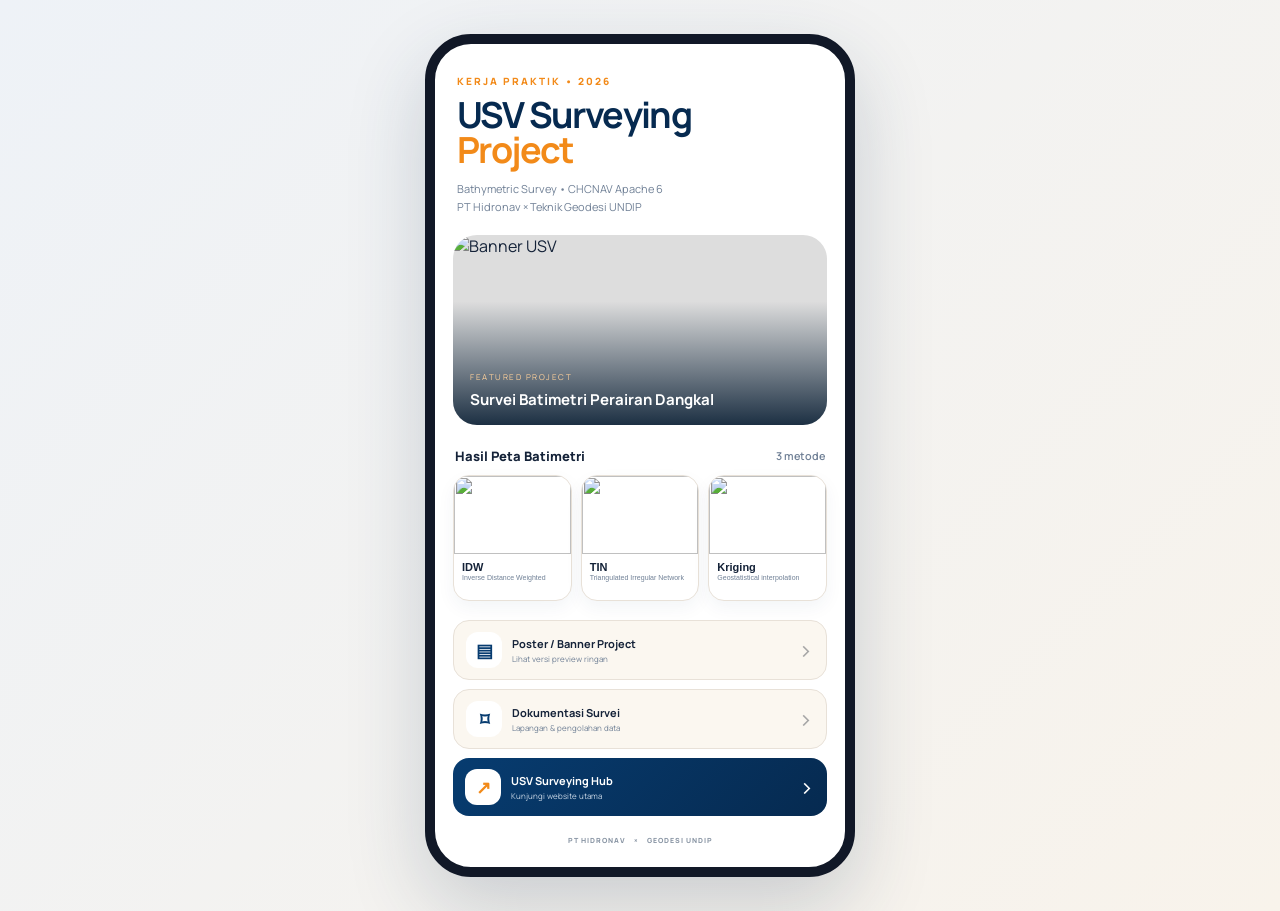
==== index.html @ 9c750051 "Add files via upload" ====
<!doctype html>
<html lang="id">
<head>
<meta charset="utf-8">
<meta name="viewport" content="width=device-width,initial-scale=1">
<title>USV Surveying Project</title>
<link rel="preconnect" href="https://fonts.googleapis.com">
<link rel="preconnect" href="https://fonts.gstatic.com" crossorigin>
<link href="https://fonts.googleapis.com/css2?family=Manrope:wght@400;600;700;800&display=swap" rel="stylesheet">
<link rel="stylesheet" href="style.css">
</head>
<body>
<div class="page">
  <main class="phone">
    <section class="hero">
      <div class="eyebrow">KERJA PRAKTIK • 2026</div>
      <h1>USV Surveying<br><span>Project</span></h1>
      <p>Bathymetric Survey • CHCNAV Apache 6<br>PT Hidronav × Teknik Geodesi UNDIP</p>
    </section>

    <section class="featured" onclick="openImage('assets/banner.webp','Poster / Banner Project')">
      <img src="assets/banner.webp" alt="Banner USV">
      <div class="shade"></div>
      <div class="featured-copy">
        <small>FEATURED PROJECT</small>
        <strong>Survei Batimetri Perairan Dangkal</strong>
      </div>
    </section>

    <section>
      <div class="section-head"><span>Hasil Peta Batimetri</span><small>3 metode</small></div>
      <div class="map-grid">
        <button class="map-card" onclick="openImage('assets/idw.webp','Peta Batimetri IDW')"><img src="assets/idw.webp"><b>IDW</b><span>Inverse Distance Weighted</span></button>
        <button class="map-card" onclick="openImage('assets/tin.webp','Peta Batimetri TIN')"><img src="assets/tin.webp"><b>TIN</b><span>Triangulated Irregular Network</span></button>
        <button class="map-card" onclick="openImage('assets/kriging.webp','Peta Batimetri Kriging')"><img src="assets/kriging.webp"><b>Kriging</b><span>Geostatistical interpolation</span></button>
      </div>
    </section>

    <section class="links">
      <button class="link-card" onclick="openImage('assets/banner.webp','Poster / Banner Project')">
        <div class="ico">▤</div><div><b>Poster / Banner Project</b><span>Lihat versi preview ringan</span></div><i>›</i>
      </button>
      <button class="link-card" onclick="openGallery()">
        <div class="ico">⌑</div><div><b>Dokumentasi Survei</b><span>Lapangan & pengolahan data</span></div><i>›</i>
      </button>
      <a class="link-card primary" href="https://arinisetiya879-lang.github.io/usv-surveying-hub/" target="_blank">
        <div class="ico">↗</div><div><b>USV Surveying Hub</b><span>Kunjungi website utama</span></div><i>›</i>
      </a>
    </section>

    <footer><span>PT HIDRONAV</span><span>×</span><span>GEODESI UNDIP</span></footer>
  </main>
</div>

<div id="imageModal" class="modal" onclick="closeImage(event)">
  <div class="image-box">
    <div class="modal-head"><h2 id="imageTitle"></h2><button onclick="closeImage()">×</button></div>
    <img id="largeImage" src="" alt="">
  </div>
</div>

<div id="gallery" class="modal" onclick="closeGallery(event)">
  <div class="modal-box">
    <div class="modal-head"><div><small>DOKUMENTASI</small><h2>Kegiatan Survei</h2></div><button onclick="closeGallery()">×</button></div>
    <div class="gallery-grid">
      <img src="assets/doc_1.webp" alt="Dokumentasi 1">
<img src="assets/doc_10.webp" alt="Dokumentasi 2">
<img src="assets/doc_11.webp" alt="Dokumentasi 3">
<img src="assets/doc_12.webp" alt="Dokumentasi 4">
<img src="assets/doc_2.webp" alt="Dokumentasi 5">
<img src="assets/doc_3.webp" alt="Dokumentasi 6">
<img src="assets/doc_4.webp" alt="Dokumentasi 7">
<img src="assets/doc_5.webp" alt="Dokumentasi 8">
<img src="assets/doc_6.webp" alt="Dokumentasi 9">
<img src="assets/doc_7.webp" alt="Dokumentasi 10">
<img src="assets/doc_8.webp" alt="Dokumentasi 11">
<img src="assets/doc_9.webp" alt="Dokumentasi 12">
    </div>
  </div>
</div>
<script src="script.js"></script>
</body>
</html>
---- style.css ----
:root{--navy:#073c70;--navy2:#062a50;--orange:#f28a19;--cream:#fbf7f0;--ink:#142238;--muted:#708096;--line:#e8e1d8}
*{box-sizing:border-box}body{margin:0;font-family:Manrope,Arial,sans-serif;background:linear-gradient(135deg,#eef2f7,#f8f3eb);color:var(--ink)}
.page{min-height:100vh;display:grid;place-items:center;padding:34px 14px}.phone{width:min(100%,430px);background:#fff;border:10px solid #111827;border-radius:46px;padding:18px 18px 22px;box-shadow:0 30px 80px #1d355733;overflow:hidden}
.hero{padding:12px 4px 16px}.eyebrow{font-size:10px;letter-spacing:2px;color:var(--orange);font-weight:800}h1{font-size:36px;line-height:.98;margin:9px 0 12px;letter-spacing:-1.6px;color:var(--navy2)}h1 span{color:var(--orange)}.hero p{font-size:11px;line-height:1.65;color:var(--muted);margin:0}
.featured{height:190px;border-radius:24px;overflow:hidden;position:relative;margin:3px 0 22px;background:#ddd;cursor:pointer}.featured img{width:100%;height:100%;object-fit:cover}.shade{position:absolute;inset:0;background:linear-gradient(transparent 35%,rgba(2,24,46,.88))}.featured-copy{position:absolute;left:17px;right:17px;bottom:15px;color:#fff}.featured-copy small{font-size:8px;letter-spacing:1.5px;color:#ffd19b}.featured-copy strong{display:block;font-size:15px;margin-top:4px}
.section-head{display:flex;align-items:center;justify-content:space-between;margin:0 2px 10px;font-size:13px;font-weight:800}.section-head small{color:var(--muted);font-weight:600}
.map-grid{display:grid;grid-template-columns:repeat(3,1fr);gap:9px}.map-card{padding:0;border:1px solid var(--line);border-radius:16px;overflow:hidden;background:#fff;box-shadow:0 7px 18px #17375d0d;color:var(--ink);text-align:left;cursor:pointer}.map-card img{display:block;width:100%;height:78px;object-fit:cover}.map-card b,.map-card span{display:block;padding:0 8px}.map-card b{font-size:11px;margin-top:7px}.map-card span{font-size:7px;line-height:1.3;color:var(--muted);padding-bottom:9px;min-height:27px}
.links{display:grid;gap:9px;margin-top:19px}.link-card{width:100%;border:1px solid var(--line);background:var(--cream);border-radius:16px;padding:11px 12px;display:grid;grid-template-columns:36px 1fr 16px;align-items:center;gap:10px;text-decoration:none;color:var(--ink);font:inherit;text-align:left;cursor:pointer}.link-card .ico{width:36px;height:36px;border-radius:12px;background:#fff;display:grid;place-items:center;color:var(--navy);font-size:18px;font-weight:800}.link-card b{display:block;font-size:11px}.link-card span{display:block;font-size:8px;color:var(--muted);margin-top:2px}.link-card i{font-size:24px;font-style:normal;color:#a6a6a6}.link-card.primary{background:linear-gradient(135deg,var(--navy),var(--navy2));color:#fff;border:0}.link-card.primary .ico{color:var(--orange)}.link-card.primary span{color:#c8d6e5}.link-card.primary i{color:#fff}
footer{display:flex;justify-content:center;gap:8px;margin-top:20px;font-size:7px;letter-spacing:1px;font-weight:800;color:#8995a4}
.modal{display:none;position:fixed;inset:0;background:#06172be6;z-index:20;padding:20px;overflow:auto}.modal.show{display:block}.modal-box,.image-box{max-width:850px;margin:25px auto;background:#fff;border-radius:26px;padding:20px}.modal-head{display:flex;justify-content:space-between;align-items:center}.modal-head small{font-size:9px;color:var(--orange);font-weight:800;letter-spacing:2px}.modal-head h2{margin:3px 0 14px;color:var(--navy2);font-size:20px}.modal-head button{border:0;background:#eef2f6;width:38px;height:38px;border-radius:50%;font-size:24px;cursor:pointer}.gallery-grid{columns:3 180px;column-gap:10px}.gallery-grid img{width:100%;margin:0 0 10px;border-radius:13px;display:block}.image-box>img{display:block;width:100%;height:auto;border-radius:16px}
@media(max-width:480px){.page{padding:0}.phone{border:0;border-radius:0;width:100%;min-height:100vh}.featured{height:180px}.modal{padding:8px}.modal-box,.image-box{margin:8px auto;padding:12px}}
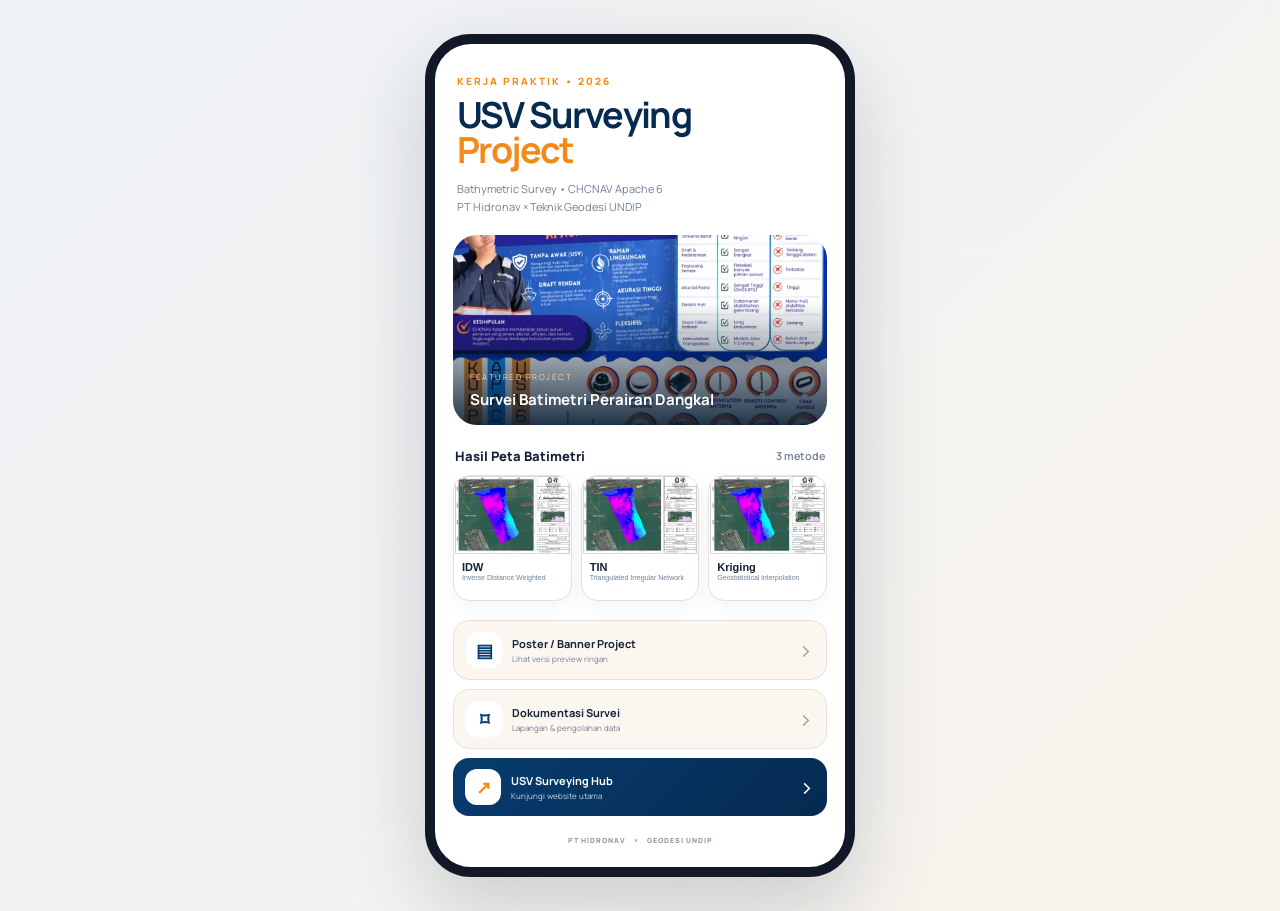
==== commit 5a226ba4: "Rename index_fixed.html to index.html" ====
--- a/index.html
+++ b/index.html
@@ -18,8 +18,8 @@
       <p>Bathymetric Survey • CHCNAV Apache 6<br>PT Hidronav × Teknik Geodesi UNDIP</p>
     </section>
 
-    <section class="featured" onclick="openImage('assets/banner.webp','Poster / Banner Project')">
-      <img src="assets/banner.webp" alt="Banner USV">
+    <section class="featured" onclick="openImage('banner.webp','Poster / Banner Project')">
+      <img src="banner.webp" alt="Banner USV">
       <div class="shade"></div>
       <div class="featured-copy">
         <small>FEATURED PROJECT</small>
@@ -30,14 +30,14 @@
     <section>
       <div class="section-head"><span>Hasil Peta Batimetri</span><small>3 metode</small></div>
       <div class="map-grid">
-        <button class="map-card" onclick="openImage('assets/idw.webp','Peta Batimetri IDW')"><img src="assets/idw.webp"><b>IDW</b><span>Inverse Distance Weighted</span></button>
-        <button class="map-card" onclick="openImage('assets/tin.webp','Peta Batimetri TIN')"><img src="assets/tin.webp"><b>TIN</b><span>Triangulated Irregular Network</span></button>
-        <button class="map-card" onclick="openImage('assets/kriging.webp','Peta Batimetri Kriging')"><img src="assets/kriging.webp"><b>Kriging</b><span>Geostatistical interpolation</span></button>
+        <button class="map-card" onclick="openImage('idw.webp','Peta Batimetri IDW')"><img src="idw.webp"><b>IDW</b><span>Inverse Distance Weighted</span></button>
+        <button class="map-card" onclick="openImage('tin.webp','Peta Batimetri TIN')"><img src="tin.webp"><b>TIN</b><span>Triangulated Irregular Network</span></button>
+        <button class="map-card" onclick="openImage('kriging.webp','Peta Batimetri Kriging')"><img src="kriging.webp"><b>Kriging</b><span>Geostatistical interpolation</span></button>
       </div>
     </section>
 
     <section class="links">
-      <button class="link-card" onclick="openImage('assets/banner.webp','Poster / Banner Project')">
+      <button class="link-card" onclick="openImage('banner.webp','Poster / Banner Project')">
         <div class="ico">▤</div><div><b>Poster / Banner Project</b><span>Lihat versi preview ringan</span></div><i>›</i>
       </button>
       <button class="link-card" onclick="openGallery()">
@@ -63,18 +63,18 @@
   <div class="modal-box">
     <div class="modal-head"><div><small>DOKUMENTASI</small><h2>Kegiatan Survei</h2></div><button onclick="closeGallery()">×</button></div>
     <div class="gallery-grid">
-      <img src="assets/doc_1.webp" alt="Dokumentasi 1">
-<img src="assets/doc_10.webp" alt="Dokumentasi 2">
-<img src="assets/doc_11.webp" alt="Dokumentasi 3">
-<img src="assets/doc_12.webp" alt="Dokumentasi 4">
-<img src="assets/doc_2.webp" alt="Dokumentasi 5">
-<img src="assets/doc_3.webp" alt="Dokumentasi 6">
-<img src="assets/doc_4.webp" alt="Dokumentasi 7">
-<img src="assets/doc_5.webp" alt="Dokumentasi 8">
-<img src="assets/doc_6.webp" alt="Dokumentasi 9">
-<img src="assets/doc_7.webp" alt="Dokumentasi 10">
-<img src="assets/doc_8.webp" alt="Dokumentasi 11">
-<img src="assets/doc_9.webp" alt="Dokumentasi 12">
+      <img src="doc_1.webp" alt="Dokumentasi 1">
+<img src="doc_10.webp" alt="Dokumentasi 2">
+<img src="doc_11.webp" alt="Dokumentasi 3">
+<img src="doc_12.webp" alt="Dokumentasi 4">
+<img src="doc_2.webp" alt="Dokumentasi 5">
+<img src="doc_3.webp" alt="Dokumentasi 6">
+<img src="doc_4.webp" alt="Dokumentasi 7">
+<img src="doc_5.webp" alt="Dokumentasi 8">
+<img src="doc_6.webp" alt="Dokumentasi 9">
+<img src="doc_7.webp" alt="Dokumentasi 10">
+<img src="doc_8.webp" alt="Dokumentasi 11">
+<img src="doc_9.webp" alt="Dokumentasi 12">
     </div>
   </div>
 </div>
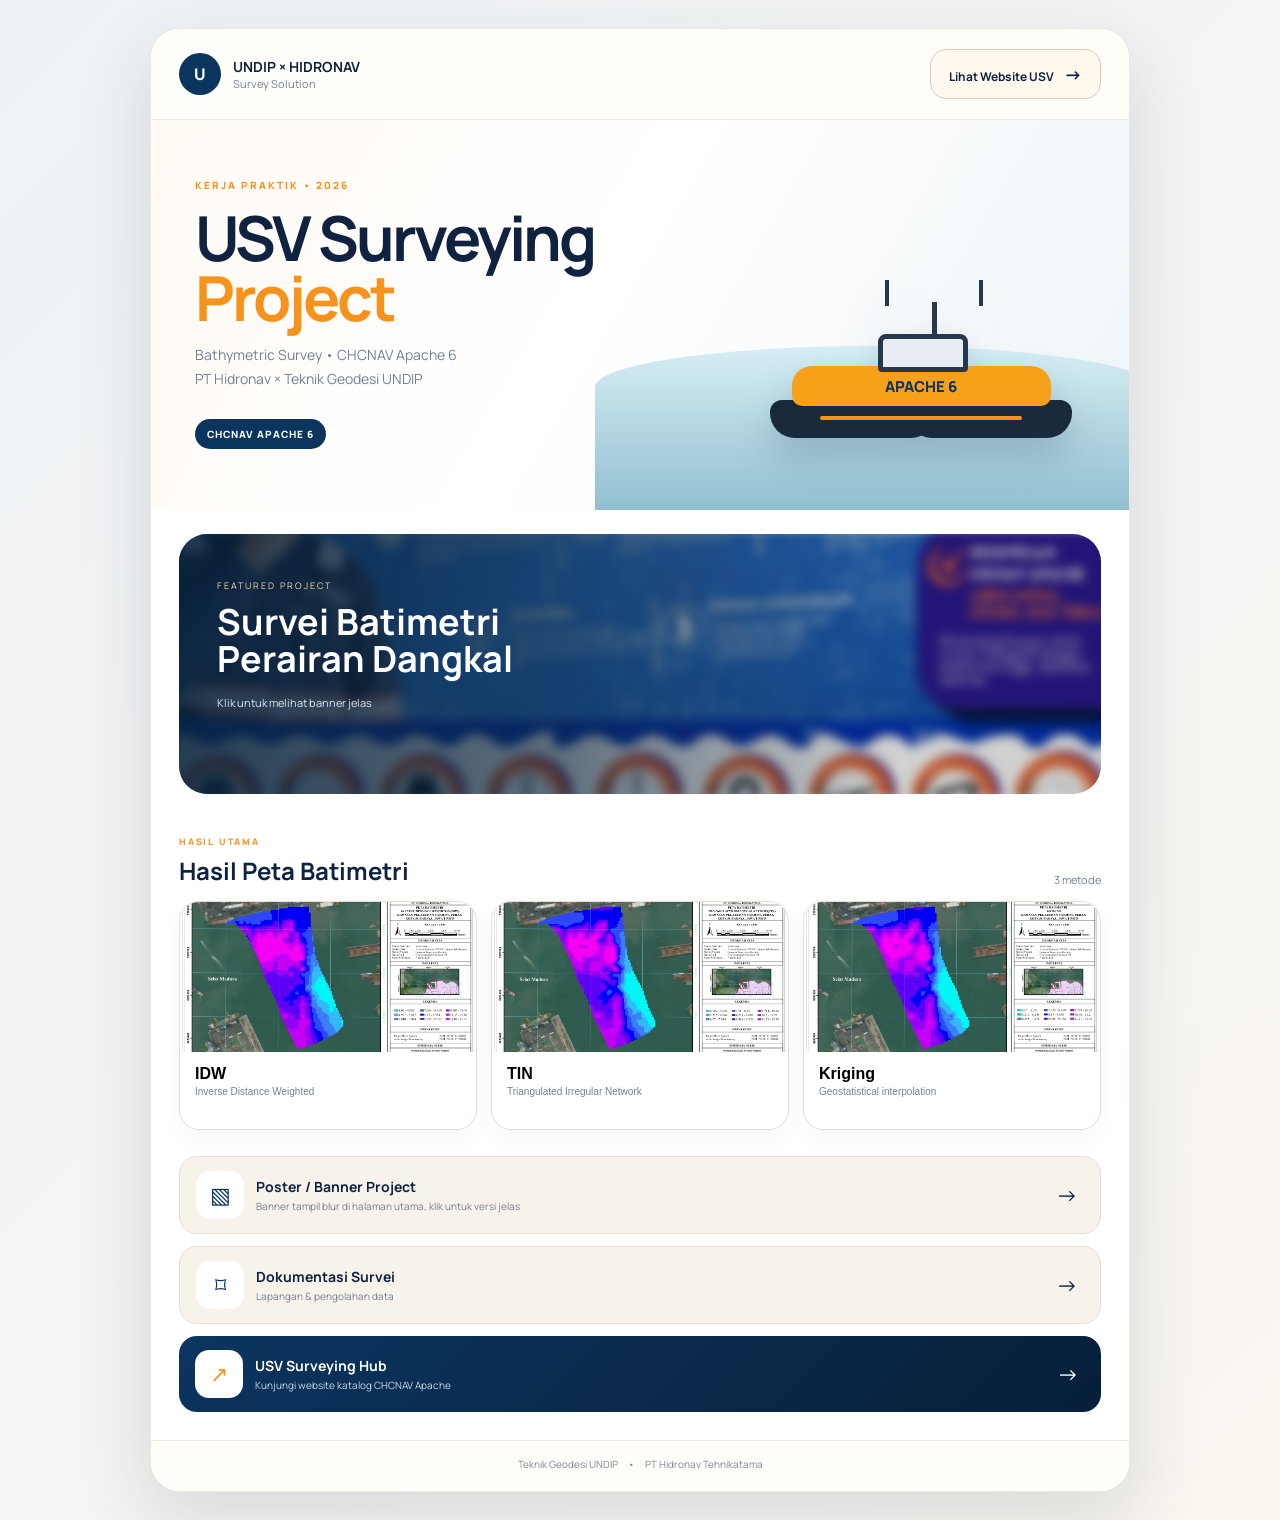
==== commit 40c8d8b6: "Add files via upload" ====
--- a/index.html
+++ b/index.html
@@ -3,52 +3,87 @@
 <head>
 <meta charset="utf-8">
 <meta name="viewport" content="width=device-width,initial-scale=1">
-<title>USV Surveying Project</title>
+<title>USV Surveying Project • Apache 6</title>
 <link rel="preconnect" href="https://fonts.googleapis.com">
 <link rel="preconnect" href="https://fonts.gstatic.com" crossorigin>
 <link href="https://fonts.googleapis.com/css2?family=Manrope:wght@400;600;700;800&display=swap" rel="stylesheet">
 <link rel="stylesheet" href="style.css">
 </head>
 <body>
-<div class="page">
-  <main class="phone">
+<div class="page-shell">
+  <main class="app">
+    <header class="topbar">
+      <div class="brand">
+        <div class="mark">U</div>
+        <div><b>UNDIP × HIDRONAV</b><span>Survey Solution</span></div>
+      </div>
+      <a class="site-btn" href="https://arinisetiya879-lang.github.io/usv-surveying-hub/" target="_blank">Lihat Website USV <span>→</span></a>
+    </header>
+
     <section class="hero">
-      <div class="eyebrow">KERJA PRAKTIK • 2026</div>
-      <h1>USV Surveying<br><span>Project</span></h1>
-      <p>Bathymetric Survey • CHCNAV Apache 6<br>PT Hidronav × Teknik Geodesi UNDIP</p>
-    </section>
-
-    <section class="featured" onclick="openImage('banner.webp','Poster / Banner Project')">
-      <img src="banner.webp" alt="Banner USV">
-      <div class="shade"></div>
-      <div class="featured-copy">
-        <small>FEATURED PROJECT</small>
-        <strong>Survei Batimetri Perairan Dangkal</strong>
+      <div class="hero-copy">
+        <span class="kicker">KERJA PRAKTIK • 2026</span>
+        <h1>USV Surveying<br><em>Project</em></h1>
+        <p>Bathymetric Survey • CHCNAV Apache 6<br>PT Hidronav × Teknik Geodesi UNDIP</p>
+        <div class="badge">CHCNAV APACHE 6</div>
+      </div>
+      <div class="boat-wrap" aria-label="Ilustrasi CHCNAV Apache 6">
+        <div class="water"></div>
+        <div class="boat">
+          <div class="hull hull1"></div>
+          <div class="hull hull2"></div>
+          <div class="deck"></div>
+          <div class="cabin"></div>
+          <div class="mast"></div>
+          <div class="antenna a1"></div><div class="antenna a2"></div>
+          <div class="orange-line"></div>
+          <div class="boat-label">APACHE 6</div>
+        </div>
       </div>
     </section>
 
-    <section>
-      <div class="section-head"><span>Hasil Peta Batimetri</span><small>3 metode</small></div>
-      <div class="map-grid">
-        <button class="map-card" onclick="openImage('idw.webp','Peta Batimetri IDW')"><img src="idw.webp"><b>IDW</b><span>Inverse Distance Weighted</span></button>
-        <button class="map-card" onclick="openImage('tin.webp','Peta Batimetri TIN')"><img src="tin.webp"><b>TIN</b><span>Triangulated Irregular Network</span></button>
-        <button class="map-card" onclick="openImage('kriging.webp','Peta Batimetri Kriging')"><img src="kriging.webp"><b>Kriging</b><span>Geostatistical interpolation</span></button>
+    <section class="featured-card" onclick="openImage('banner.jpg','Poster / Banner Project')">
+      <img src="banner.jpg" alt="Banner USV" class="blurred-banner">
+      <div class="featured-overlay">
+        <small>FEATURED PROJECT</small>
+        <h2>Survei Batimetri<br>Perairan Dangkal</h2>
+        <span>Klik untuk melihat banner jelas</span>
       </div>
     </section>
 
-    <section class="links">
-      <button class="link-card" onclick="openImage('banner.webp','Poster / Banner Project')">
-        <div class="ico">▤</div><div><b>Poster / Banner Project</b><span>Lihat versi preview ringan</span></div><i>›</i>
+    <section class="maps">
+      <div class="section-title">
+        <div><small>HASIL UTAMA</small><h3>Hasil Peta Batimetri</h3></div>
+        <span>3 metode</span>
+      </div>
+      <div class="map-grid">
+        <button class="map-card" onclick="openImage('idw.webp','Peta Batimetri IDW')">
+          <img src="idw.webp"><div><b>IDW</b><span>Inverse Distance Weighted</span></div>
+        </button>
+        <button class="map-card" onclick="openImage('tin.webp','Peta Batimetri TIN')">
+          <img src="tin.webp"><div><b>TIN</b><span>Triangulated Irregular Network</span></div>
+        </button>
+        <button class="map-card" onclick="openImage('kriging.webp','Peta Batimetri Kriging')">
+          <img src="kriging.webp"><div><b>Kriging</b><span>Geostatistical interpolation</span></div>
+        </button>
+      </div>
+    </section>
+
+    <section class="quick-links">
+      <button class="link-card" onclick="openImage('banner.jpg','Poster / Banner Project')">
+        <div class="icon">▧</div><div><b>Poster / Banner Project</b><span>Banner tampil blur di halaman utama, klik untuk versi jelas</span></div><i>→</i>
       </button>
       <button class="link-card" onclick="openGallery()">
-        <div class="ico">⌑</div><div><b>Dokumentasi Survei</b><span>Lapangan & pengolahan data</span></div><i>›</i>
+        <div class="icon">⌑</div><div><b>Dokumentasi Survei</b><span>Lapangan & pengolahan data</span></div><i>→</i>
       </button>
-      <a class="link-card primary" href="https://arinisetiya879-lang.github.io/usv-surveying-hub/" target="_blank">
-        <div class="ico">↗</div><div><b>USV Surveying Hub</b><span>Kunjungi website utama</span></div><i>›</i>
+      <a class="link-card dark" href="https://arinisetiya879-lang.github.io/usv-surveying-hub/" target="_blank">
+        <div class="icon">↗</div><div><b>USV Surveying Hub</b><span>Kunjungi website katalog CHCNAV Apache</span></div><i>→</i>
       </a>
     </section>
 
-    <footer><span>PT HIDRONAV</span><span>×</span><span>GEODESI UNDIP</span></footer>
+    <footer>
+      <span>Teknik Geodesi UNDIP</span><span>•</span><span>PT Hidronav Tehnikatama</span>
+    </footer>
   </main>
 </div>
 
@@ -78,6 +113,7 @@
     </div>
   </div>
 </div>
+
 <script src="script.js"></script>
 </body>
 </html>
--- a/style.css
+++ b/style.css
@@ -1,12 +1,25 @@
 
-:root{--navy:#073c70;--navy2:#062a50;--orange:#f28a19;--cream:#fbf7f0;--ink:#142238;--muted:#708096;--line:#e8e1d8}
-*{box-sizing:border-box}body{margin:0;font-family:Manrope,Arial,sans-serif;background:linear-gradient(135deg,#eef2f7,#f8f3eb);color:var(--ink)}
-.page{min-height:100vh;display:grid;place-items:center;padding:34px 14px}.phone{width:min(100%,430px);background:#fff;border:10px solid #111827;border-radius:46px;padding:18px 18px 22px;box-shadow:0 30px 80px #1d355733;overflow:hidden}
-.hero{padding:12px 4px 16px}.eyebrow{font-size:10px;letter-spacing:2px;color:var(--orange);font-weight:800}h1{font-size:36px;line-height:.98;margin:9px 0 12px;letter-spacing:-1.6px;color:var(--navy2)}h1 span{color:var(--orange)}.hero p{font-size:11px;line-height:1.65;color:var(--muted);margin:0}
-.featured{height:190px;border-radius:24px;overflow:hidden;position:relative;margin:3px 0 22px;background:#ddd;cursor:pointer}.featured img{width:100%;height:100%;object-fit:cover}.shade{position:absolute;inset:0;background:linear-gradient(transparent 35%,rgba(2,24,46,.88))}.featured-copy{position:absolute;left:17px;right:17px;bottom:15px;color:#fff}.featured-copy small{font-size:8px;letter-spacing:1.5px;color:#ffd19b}.featured-copy strong{display:block;font-size:15px;margin-top:4px}
-.section-head{display:flex;align-items:center;justify-content:space-between;margin:0 2px 10px;font-size:13px;font-weight:800}.section-head small{color:var(--muted);font-weight:600}
-.map-grid{display:grid;grid-template-columns:repeat(3,1fr);gap:9px}.map-card{padding:0;border:1px solid var(--line);border-radius:16px;overflow:hidden;background:#fff;box-shadow:0 7px 18px #17375d0d;color:var(--ink);text-align:left;cursor:pointer}.map-card img{display:block;width:100%;height:78px;object-fit:cover}.map-card b,.map-card span{display:block;padding:0 8px}.map-card b{font-size:11px;margin-top:7px}.map-card span{font-size:7px;line-height:1.3;color:var(--muted);padding-bottom:9px;min-height:27px}
-.links{display:grid;gap:9px;margin-top:19px}.link-card{width:100%;border:1px solid var(--line);background:var(--cream);border-radius:16px;padding:11px 12px;display:grid;grid-template-columns:36px 1fr 16px;align-items:center;gap:10px;text-decoration:none;color:var(--ink);font:inherit;text-align:left;cursor:pointer}.link-card .ico{width:36px;height:36px;border-radius:12px;background:#fff;display:grid;place-items:center;color:var(--navy);font-size:18px;font-weight:800}.link-card b{display:block;font-size:11px}.link-card span{display:block;font-size:8px;color:var(--muted);margin-top:2px}.link-card i{font-size:24px;font-style:normal;color:#a6a6a6}.link-card.primary{background:linear-gradient(135deg,var(--navy),var(--navy2));color:#fff;border:0}.link-card.primary .ico{color:var(--orange)}.link-card.primary span{color:#c8d6e5}.link-card.primary i{color:#fff}
-footer{display:flex;justify-content:center;gap:8px;margin-top:20px;font-size:7px;letter-spacing:1px;font-weight:800;color:#8995a4}
-.modal{display:none;position:fixed;inset:0;background:#06172be6;z-index:20;padding:20px;overflow:auto}.modal.show{display:block}.modal-box,.image-box{max-width:850px;margin:25px auto;background:#fff;border-radius:26px;padding:20px}.modal-head{display:flex;justify-content:space-between;align-items:center}.modal-head small{font-size:9px;color:var(--orange);font-weight:800;letter-spacing:2px}.modal-head h2{margin:3px 0 14px;color:var(--navy2);font-size:20px}.modal-head button{border:0;background:#eef2f6;width:38px;height:38px;border-radius:50%;font-size:24px;cursor:pointer}.gallery-grid{columns:3 180px;column-gap:10px}.gallery-grid img{width:100%;margin:0 0 10px;border-radius:13px;display:block}.image-box>img{display:block;width:100%;height:auto;border-radius:16px}
-@media(max-width:480px){.page{padding:0}.phone{border:0;border-radius:0;width:100%;min-height:100vh}.featured{height:180px}.modal{padding:8px}.modal-box,.image-box{margin:8px auto;padding:12px}}
+:root{
+  --ink:#0f2340; --navy:#0a355f; --orange:#f7931d; --cream:#f7f2ea; --line:#e7ded2; --muted:#738195;
+}
+*{box-sizing:border-box} body{margin:0;font-family:Manrope,Arial,sans-serif;background:linear-gradient(135deg,#eef2f6,#f9f5ef);color:var(--ink)}
+.page-shell{min-height:100vh;display:grid;place-items:center;padding:28px 14px}
+.app{width:min(100%,980px);background:#fff;border-radius:30px;overflow:hidden;box-shadow:0 25px 70px #263b5226;border:1px solid #ece7df}
+.topbar{display:flex;justify-content:space-between;align-items:center;padding:20px 28px;border-bottom:1px solid #eee7de;background:#fffdf9}
+.brand{display:flex;gap:12px;align-items:center}.mark{width:42px;height:42px;border-radius:50%;display:grid;place-items:center;background:var(--navy);color:#fff;font-weight:800}
+.brand b,.brand span{display:block}.brand b{font-size:14px}.brand span{font-size:11px;color:var(--muted)}
+.site-btn{padding:12px 18px;border:1px solid #dbcbb8;border-radius:16px;text-decoration:none;color:var(--ink);font-weight:700;font-size:12px;background:#fff8ef}.site-btn span{font-size:18px;margin-left:8px}
+.hero{display:grid;grid-template-columns:1.05fr .95fr;min-height:390px;background:linear-gradient(120deg,#fffaf4 0%,#fff 46%,#eef4f8 100%);position:relative;overflow:hidden}
+.hero-copy{padding:52px 30px 42px 44px;z-index:2}.kicker{font-size:10px;letter-spacing:2px;color:var(--orange);font-weight:800}.hero h1{font-size:62px;line-height:.96;margin:14px 0 16px;letter-spacing:-3px}.hero h1 em{font-style:normal;color:var(--orange)}.hero p{color:var(--muted);line-height:1.7;font-size:14px}.badge{display:inline-block;margin-top:14px;padding:8px 12px;border-radius:999px;background:#0b355f;color:#fff;font-size:10px;font-weight:800;letter-spacing:1px}
+.boat-wrap{position:relative;min-height:360px}.water{position:absolute;left:-15%;right:-5%;bottom:0;height:42%;background:linear-gradient(#d7eef4,#91bfd0);border-radius:50% 50% 0 0/25% 25% 0 0}
+.boat{position:absolute;right:6%;bottom:16%;width:360px;height:155px;filter:drop-shadow(0 18px 18px #12334a33)}
+.hull{position:absolute;bottom:10px;width:46%;height:38px;background:#192a3d;border-radius:12px 12px 25px 25px}.hull1{left:8%}.hull2{right:8%}.deck{position:absolute;left:14%;right:14%;bottom:42px;height:40px;background:#f7a11b;border-radius:20px 20px 10px 10px}.cabin{position:absolute;left:38%;bottom:76px;width:90px;height:38px;background:#e7edf2;border:5px solid #26384d;border-radius:8px 8px 4px 4px}.mast{position:absolute;left:53%;bottom:110px;width:5px;height:36px;background:#26384d}.antenna{position:absolute;bottom:142px;width:4px;height:26px;background:#26384d}.a1{left:40%}.a2{left:66%}.orange-line{position:absolute;left:22%;right:22%;bottom:28px;height:4px;background:#f7931d;border-radius:999px}.boat-label{position:absolute;left:40%;bottom:51px;font-size:15px;font-weight:800;color:#0a355f}
+.featured-card{margin:24px 28px 8px;height:260px;border-radius:28px;overflow:hidden;position:relative;cursor:pointer;background:#dfe3e8}.featured-card img{width:100%;height:100%;object-fit:cover;transform:scale(1.04)}.blurred-banner{filter:blur(5px) brightness(.82)}.featured-card:hover .blurred-banner{filter:blur(3px) brightness(.9)}.featured-overlay{position:absolute;inset:0;background:linear-gradient(90deg,#08243edb 0%,#08243e8f 42%,transparent 78%);padding:38px;color:#fff}.featured-overlay small{font-size:9px;letter-spacing:2px;color:#ffd6a6}.featured-overlay h2{font-size:36px;line-height:1.04;margin:9px 0 12px}.featured-overlay span{font-size:11px;color:#dce6ef}
+.maps{padding:26px 28px 8px}.section-title{display:flex;justify-content:space-between;align-items:end;margin-bottom:14px}.section-title small{font-size:9px;letter-spacing:1.8px;color:var(--orange);font-weight:800}.section-title h3{font-size:24px;margin:4px 0 0}.section-title>span{font-size:11px;color:var(--muted)}
+.map-grid{display:grid;grid-template-columns:repeat(3,1fr);gap:14px}.map-card{padding:0;border:1px solid var(--line);background:#fff;border-radius:20px;overflow:hidden;text-align:left;cursor:pointer;box-shadow:0 8px 22px #17375d0a;transition:.2s}.map-card:hover{transform:translateY(-3px)}.map-card img{width:100%;height:150px;object-fit:cover;display:block}.map-card div{padding:13px 15px 15px}.map-card b,.map-card span{display:block}.map-card b{font-size:16px}.map-card span{font-size:10px;color:var(--muted);margin-top:3px;min-height:28px}
+.quick-links{padding:18px 28px 28px;display:grid;gap:12px}.link-card{display:grid;grid-template-columns:48px 1fr 28px;gap:12px;align-items:center;padding:14px 16px;border-radius:18px;border:1px solid var(--line);background:var(--cream);text-decoration:none;color:var(--ink);font:inherit;text-align:left;cursor:pointer}.link-card .icon{width:48px;height:48px;border-radius:14px;background:#fff;display:grid;place-items:center;font-size:22px;color:var(--navy)}.link-card b,.link-card span{display:block}.link-card b{font-size:14px}.link-card span{font-size:10px;color:var(--muted);margin-top:3px}.link-card i{font-style:normal;font-size:22px}.link-card.dark{background:linear-gradient(135deg,#0b355f,#071f39);color:#fff;border:0}.link-card.dark span{color:#cbd8e4}.link-card.dark .icon{color:var(--orange)}
+footer{padding:16px 28px 20px;border-top:1px solid #eee7de;display:flex;gap:10px;justify-content:center;font-size:10px;color:#7c8795;background:#fffdf9}
+.modal{display:none;position:fixed;inset:0;background:#071a2ddf;z-index:30;padding:20px;overflow:auto}.modal.show{display:block}.modal-box,.image-box{max-width:1000px;margin:25px auto;background:#fff;border-radius:24px;padding:18px}.modal-head{display:flex;justify-content:space-between;align-items:center}.modal-head h2{margin:0 0 12px;font-size:21px}.modal-head small{font-size:9px;color:var(--orange);font-weight:800;letter-spacing:2px}.modal-head button{border:0;background:#edf1f5;width:38px;height:38px;border-radius:50%;font-size:24px;cursor:pointer}.image-box>img{display:block;width:100%;height:auto;border-radius:14px}.gallery-grid{columns:3 220px;column-gap:12px}.gallery-grid img{width:100%;display:block;margin:0 0 12px;border-radius:14px}
+@media(max-width:760px){
+  .page-shell{padding:0}.app{border-radius:0;width:100%;border:0}.topbar{padding:15px 16px}.site-btn{font-size:10px;padding:10px 12px}.hero{grid-template-columns:1fr;min-height:520px}.hero-copy{padding:38px 24px 18px}.hero h1{font-size:48px}.boat-wrap{min-height:240px}.boat{width:300px;right:1%;bottom:11%}.featured-card{margin:16px;height:230px}.featured-overlay{padding:28px 22px}.featured-overlay h2{font-size:29px}.maps{padding:22px 16px 8px}.map-grid{grid-template-columns:1fr}.map-card{display:grid;grid-template-columns:42% 58%}.map-card img{height:120px}.quick-links{padding:16px}.brand span{display:none}
+}
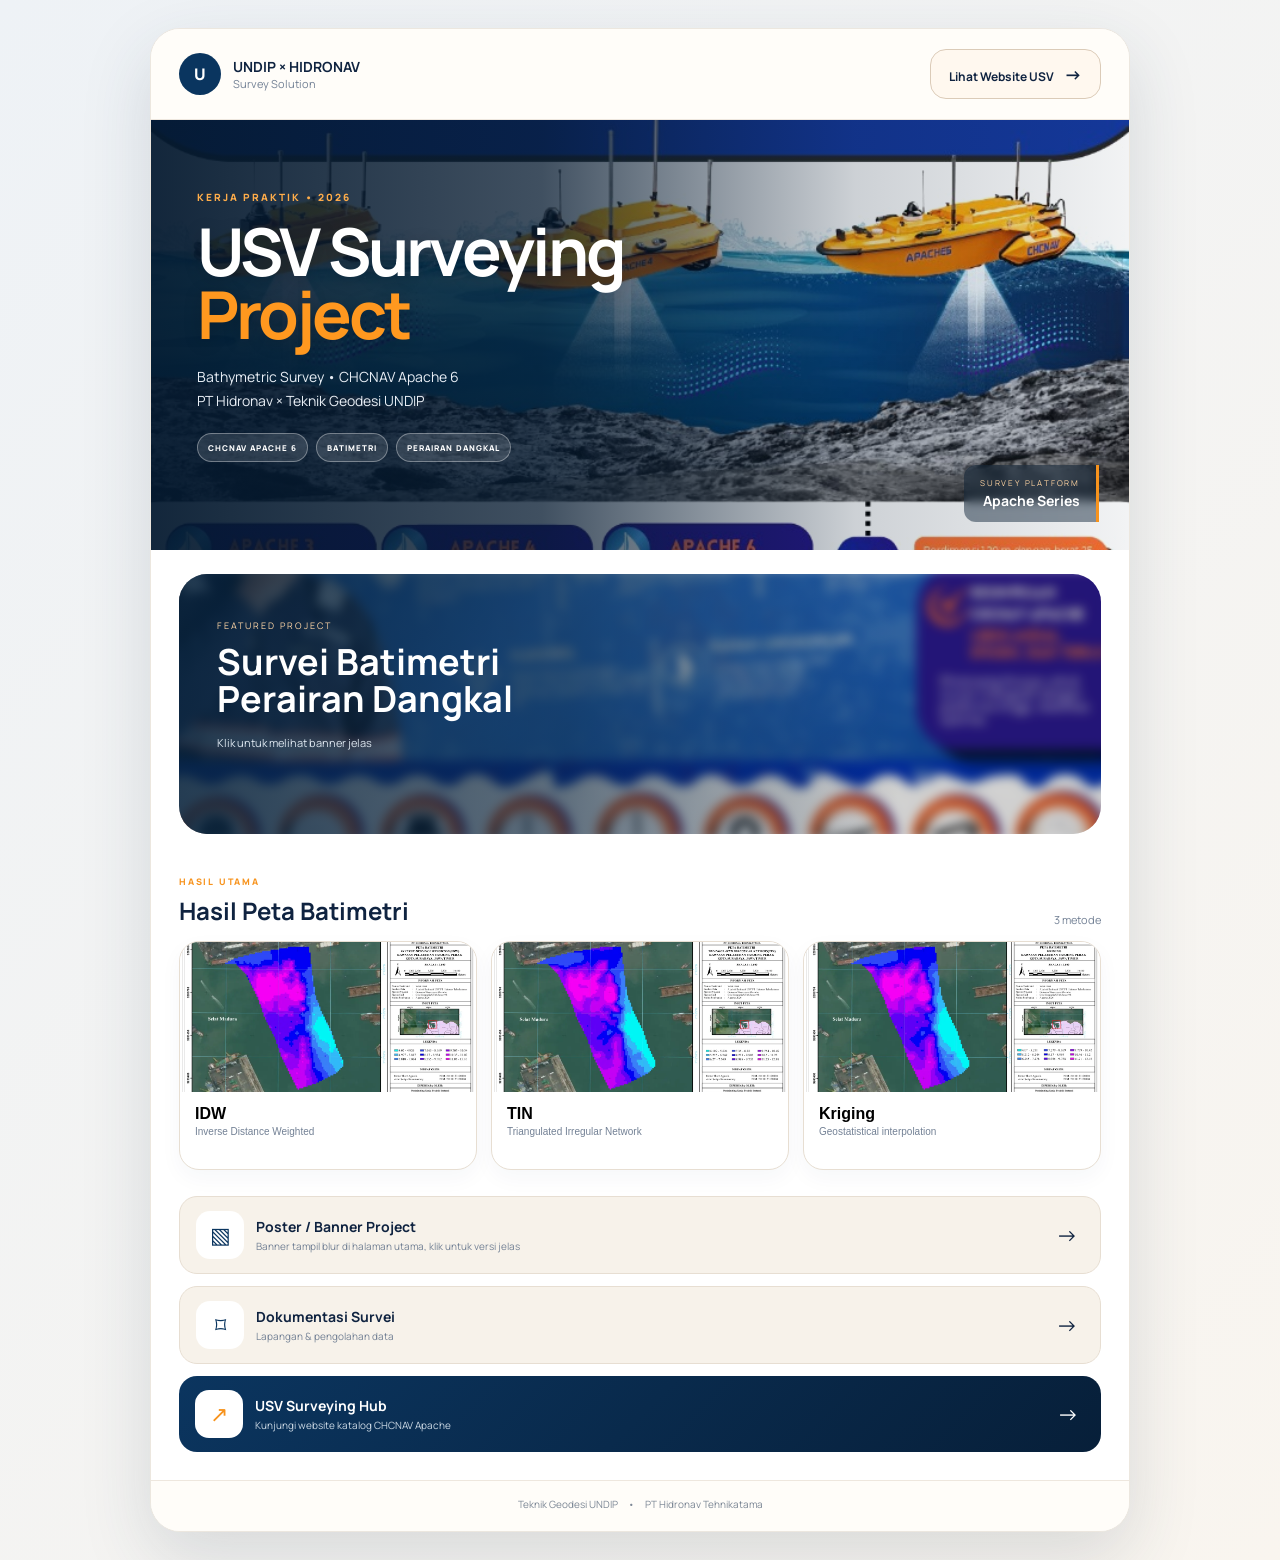
==== commit 9b69a2de: "Add files via upload" ====
--- a/index.html
+++ b/index.html
@@ -20,25 +20,22 @@
       <a class="site-btn" href="https://arinisetiya879-lang.github.io/usv-surveying-hub/" target="_blank">Lihat Website USV <span>→</span></a>
     </header>
 
-    <section class="hero">
-      <div class="hero-copy">
+    <section class="hero static-hero">
+      <img class="hero-photo" src="banner.jpg" alt="CHCNAV Apache USV">
+      <div class="hero-scrim"></div>
+      <div class="hero-copy static-copy">
         <span class="kicker">KERJA PRAKTIK • 2026</span>
         <h1>USV Surveying<br><em>Project</em></h1>
         <p>Bathymetric Survey • CHCNAV Apache 6<br>PT Hidronav × Teknik Geodesi UNDIP</p>
-        <div class="badge">CHCNAV APACHE 6</div>
+        <div class="hero-tags">
+          <span>CHCNAV APACHE 6</span>
+          <span>BATIMETRI</span>
+          <span>PERAIRAN DANGKAL</span>
+        </div>
       </div>
-      <div class="boat-wrap" aria-label="Ilustrasi CHCNAV Apache 6">
-        <div class="water"></div>
-        <div class="boat">
-          <div class="hull hull1"></div>
-          <div class="hull hull2"></div>
-          <div class="deck"></div>
-          <div class="cabin"></div>
-          <div class="mast"></div>
-          <div class="antenna a1"></div><div class="antenna a2"></div>
-          <div class="orange-line"></div>
-          <div class="boat-label">APACHE 6</div>
-        </div>
+      <div class="hero-caption">
+        <small>SURVEY PLATFORM</small>
+        <b>Apache Series</b>
       </div>
     </section>
 
--- a/style.css
+++ b/style.css
@@ -23,3 +23,27 @@
 @media(max-width:760px){
   .page-shell{padding:0}.app{border-radius:0;width:100%;border:0}.topbar{padding:15px 16px}.site-btn{font-size:10px;padding:10px 12px}.hero{grid-template-columns:1fr;min-height:520px}.hero-copy{padding:38px 24px 18px}.hero h1{font-size:48px}.boat-wrap{min-height:240px}.boat{width:300px;right:1%;bottom:11%}.featured-card{margin:16px;height:230px}.featured-overlay{padding:28px 22px}.featured-overlay h2{font-size:29px}.maps{padding:22px 16px 8px}.map-grid{grid-template-columns:1fr}.map-card{display:grid;grid-template-columns:42% 58%}.map-card img{height:120px}.quick-links{padding:16px}.brand span{display:none}
 }
+
+/* --- Static premium header v2 --- */
+.static-hero{position:relative;display:block;min-height:430px;overflow:hidden;background:#0a2744}
+.hero-photo{position:absolute;inset:0;width:100%;height:100%;object-fit:cover;object-position:center 8%;filter:saturate(.95) contrast(1.03)}
+.hero-scrim{position:absolute;inset:0;background:linear-gradient(90deg,rgba(4,25,47,.94) 0%,rgba(4,25,47,.76) 40%,rgba(4,25,47,.20) 72%,rgba(4,25,47,.05) 100%)}
+.static-copy{position:relative;z-index:2;padding:64px 46px 50px;max-width:590px;color:#fff}
+.static-copy .kicker{color:#ffad4a}
+.static-copy h1{color:#fff;font-size:66px;line-height:.95;margin:14px 0 20px;text-shadow:0 3px 18px rgba(0,0,0,.18)}
+.static-copy h1 em{color:#ff981f}
+.static-copy p{color:#e8eef5;font-size:14px}
+.hero-tags{display:flex;gap:8px;flex-wrap:wrap;margin-top:20px}
+.hero-tags span{font-size:8px;font-weight:800;letter-spacing:1px;padding:8px 10px;border:1px solid rgba(255,255,255,.35);border-radius:999px;background:rgba(255,255,255,.12);color:#fff}
+.hero-caption{position:absolute;right:30px;bottom:28px;z-index:2;text-align:right;color:#fff;padding:12px 16px;border-right:3px solid #f7931d;background:rgba(5,27,49,.46);backdrop-filter:blur(5px);border-radius:12px 0 0 12px}
+.hero-caption small,.hero-caption b{display:block}.hero-caption small{font-size:8px;letter-spacing:1.8px;color:#ffd4a1}.hero-caption b{font-size:14px;margin-top:3px}
+.map-card:hover{transform:none}
+.featured-card:hover .blurred-banner{filter:blur(5px) brightness(.82)}
+@media(max-width:760px){
+  .static-hero{min-height:500px}
+  .hero-photo{object-position:58% 5%}
+  .hero-scrim{background:linear-gradient(180deg,rgba(4,25,47,.84) 0%,rgba(4,25,47,.58) 55%,rgba(4,25,47,.30) 100%)}
+  .static-copy{padding:44px 24px 30px;max-width:100%}
+  .static-copy h1{font-size:49px}
+  .hero-caption{right:18px;bottom:18px}
+}
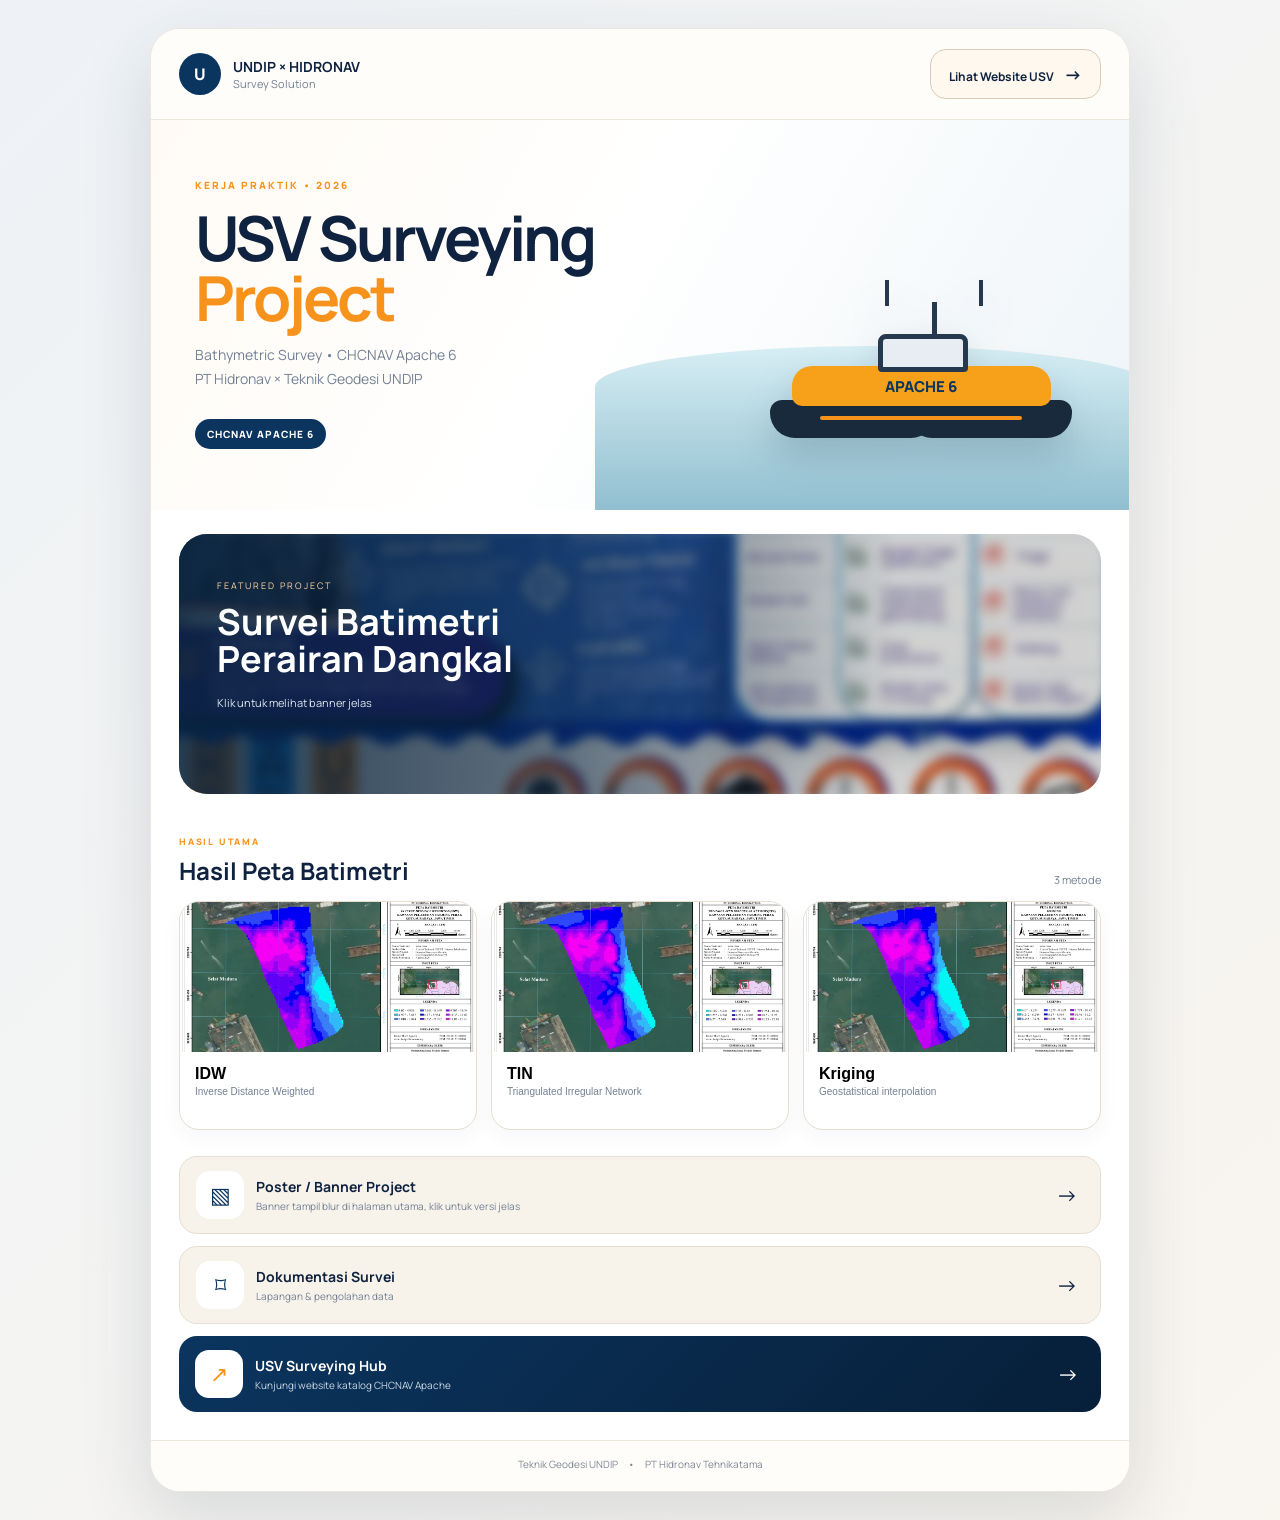
==== commit cd6f1bc5: "Add files via upload" ====
--- a/index.html
+++ b/index.html
@@ -20,27 +20,30 @@
       <a class="site-btn" href="https://arinisetiya879-lang.github.io/usv-surveying-hub/" target="_blank">Lihat Website USV <span>→</span></a>
     </header>
 
-    <section class="hero static-hero">
-      <img class="hero-photo" src="banner.jpg" alt="CHCNAV Apache USV">
-      <div class="hero-scrim"></div>
-      <div class="hero-copy static-copy">
+    <section class="hero">
+      <div class="hero-copy">
         <span class="kicker">KERJA PRAKTIK • 2026</span>
         <h1>USV Surveying<br><em>Project</em></h1>
         <p>Bathymetric Survey • CHCNAV Apache 6<br>PT Hidronav × Teknik Geodesi UNDIP</p>
-        <div class="hero-tags">
-          <span>CHCNAV APACHE 6</span>
-          <span>BATIMETRI</span>
-          <span>PERAIRAN DANGKAL</span>
+        <div class="badge">CHCNAV APACHE 6</div>
+      </div>
+      <div class="boat-wrap" aria-label="Ilustrasi CHCNAV Apache 6">
+        <div class="water"></div>
+        <div class="boat">
+          <div class="hull hull1"></div>
+          <div class="hull hull2"></div>
+          <div class="deck"></div>
+          <div class="cabin"></div>
+          <div class="mast"></div>
+          <div class="antenna a1"></div><div class="antenna a2"></div>
+          <div class="orange-line"></div>
+          <div class="boat-label">APACHE 6</div>
         </div>
-      </div>
-      <div class="hero-caption">
-        <small>SURVEY PLATFORM</small>
-        <b>Apache Series</b>
       </div>
     </section>
 
-    <section class="featured-card" onclick="openImage('banner.jpg','Poster / Banner Project')">
-      <img src="banner.jpg" alt="Banner USV" class="blurred-banner">
+    <section class="featured-card" onclick="openImage('banner.webp','Poster / Banner Project')">
+      <img src="banner.webp" alt="Banner USV" class="blurred-banner">
       <div class="featured-overlay">
         <small>FEATURED PROJECT</small>
         <h2>Survei Batimetri<br>Perairan Dangkal</h2>
@@ -67,7 +70,7 @@
     </section>
 
     <section class="quick-links">
-      <button class="link-card" onclick="openImage('banner.jpg','Poster / Banner Project')">
+      <button class="link-card" onclick="openImage('banner.webp','Poster / Banner Project')">
         <div class="icon">▧</div><div><b>Poster / Banner Project</b><span>Banner tampil blur di halaman utama, klik untuk versi jelas</span></div><i>→</i>
       </button>
       <button class="link-card" onclick="openGallery()">
--- a/style.css
+++ b/style.css
@@ -23,27 +23,3 @@
 @media(max-width:760px){
   .page-shell{padding:0}.app{border-radius:0;width:100%;border:0}.topbar{padding:15px 16px}.site-btn{font-size:10px;padding:10px 12px}.hero{grid-template-columns:1fr;min-height:520px}.hero-copy{padding:38px 24px 18px}.hero h1{font-size:48px}.boat-wrap{min-height:240px}.boat{width:300px;right:1%;bottom:11%}.featured-card{margin:16px;height:230px}.featured-overlay{padding:28px 22px}.featured-overlay h2{font-size:29px}.maps{padding:22px 16px 8px}.map-grid{grid-template-columns:1fr}.map-card{display:grid;grid-template-columns:42% 58%}.map-card img{height:120px}.quick-links{padding:16px}.brand span{display:none}
 }
-
-/* --- Static premium header v2 --- */
-.static-hero{position:relative;display:block;min-height:430px;overflow:hidden;background:#0a2744}
-.hero-photo{position:absolute;inset:0;width:100%;height:100%;object-fit:cover;object-position:center 8%;filter:saturate(.95) contrast(1.03)}
-.hero-scrim{position:absolute;inset:0;background:linear-gradient(90deg,rgba(4,25,47,.94) 0%,rgba(4,25,47,.76) 40%,rgba(4,25,47,.20) 72%,rgba(4,25,47,.05) 100%)}
-.static-copy{position:relative;z-index:2;padding:64px 46px 50px;max-width:590px;color:#fff}
-.static-copy .kicker{color:#ffad4a}
-.static-copy h1{color:#fff;font-size:66px;line-height:.95;margin:14px 0 20px;text-shadow:0 3px 18px rgba(0,0,0,.18)}
-.static-copy h1 em{color:#ff981f}
-.static-copy p{color:#e8eef5;font-size:14px}
-.hero-tags{display:flex;gap:8px;flex-wrap:wrap;margin-top:20px}
-.hero-tags span{font-size:8px;font-weight:800;letter-spacing:1px;padding:8px 10px;border:1px solid rgba(255,255,255,.35);border-radius:999px;background:rgba(255,255,255,.12);color:#fff}
-.hero-caption{position:absolute;right:30px;bottom:28px;z-index:2;text-align:right;color:#fff;padding:12px 16px;border-right:3px solid #f7931d;background:rgba(5,27,49,.46);backdrop-filter:blur(5px);border-radius:12px 0 0 12px}
-.hero-caption small,.hero-caption b{display:block}.hero-caption small{font-size:8px;letter-spacing:1.8px;color:#ffd4a1}.hero-caption b{font-size:14px;margin-top:3px}
-.map-card:hover{transform:none}
-.featured-card:hover .blurred-banner{filter:blur(5px) brightness(.82)}
-@media(max-width:760px){
-  .static-hero{min-height:500px}
-  .hero-photo{object-position:58% 5%}
-  .hero-scrim{background:linear-gradient(180deg,rgba(4,25,47,.84) 0%,rgba(4,25,47,.58) 55%,rgba(4,25,47,.30) 100%)}
-  .static-copy{padding:44px 24px 30px;max-width:100%}
-  .static-copy h1{font-size:49px}
-  .hero-caption{right:18px;bottom:18px}
-}
